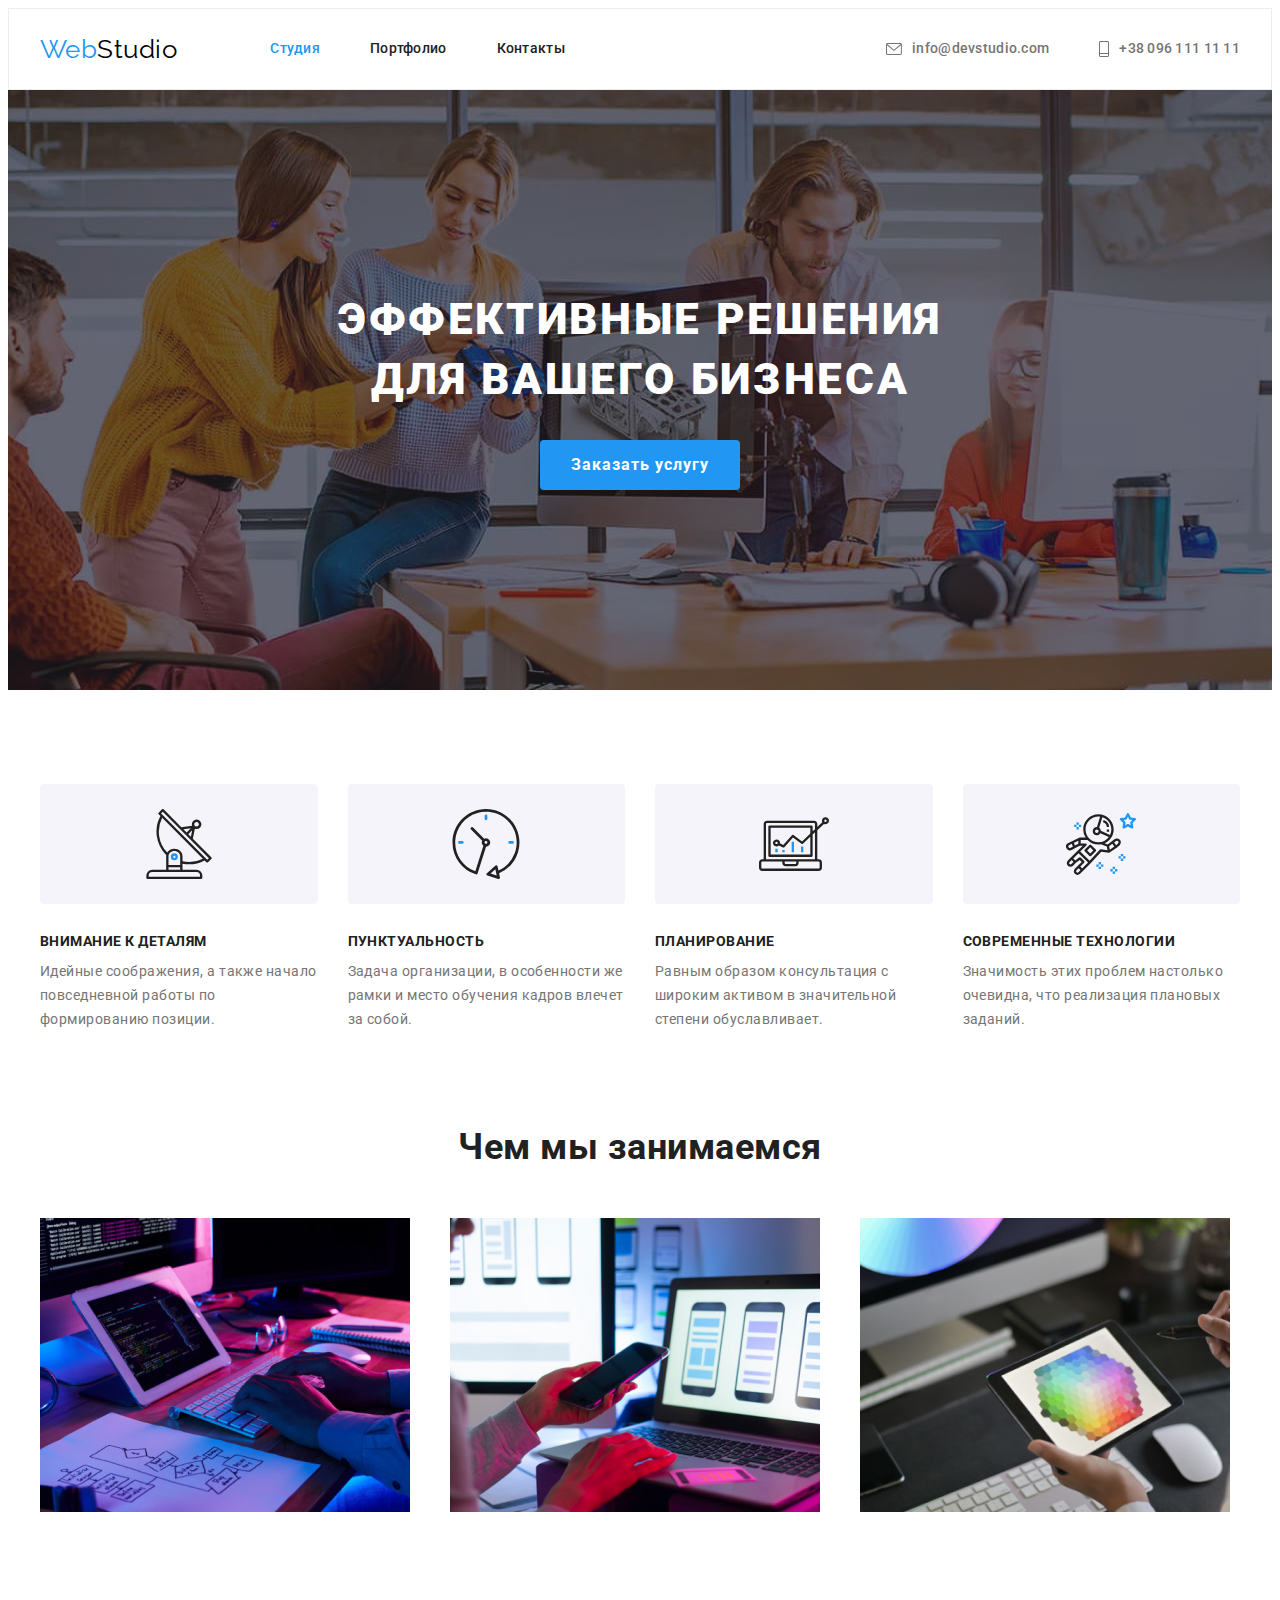
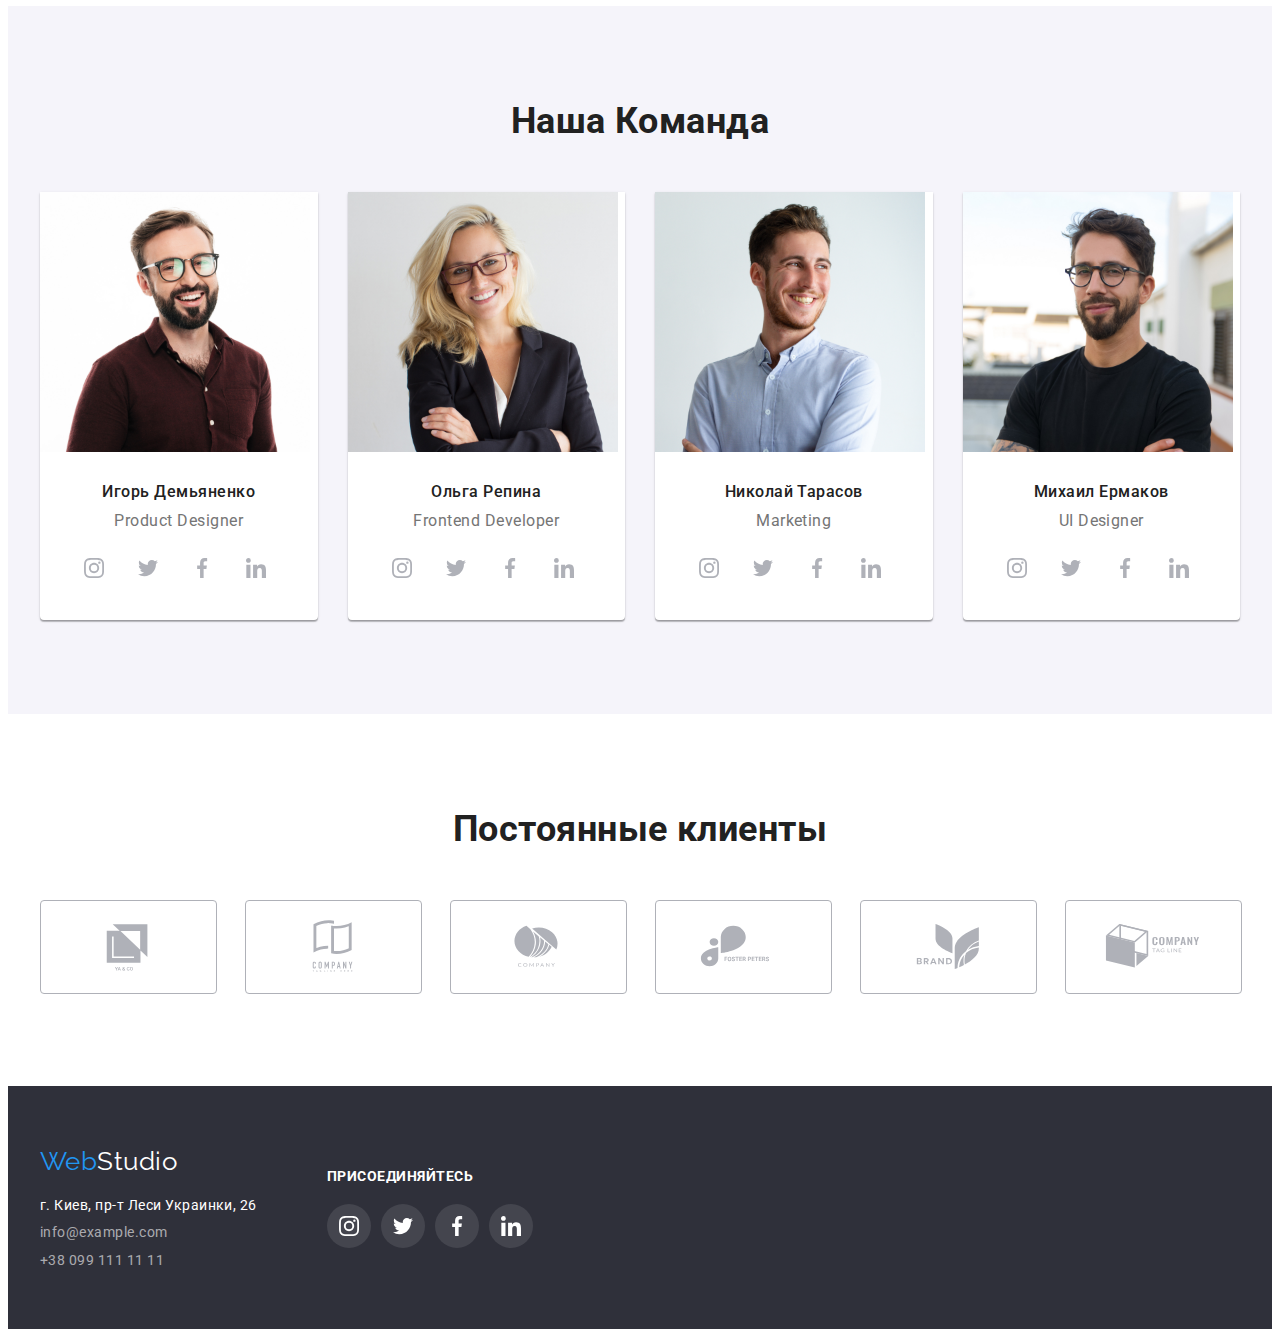
==== index.html @ 4d53d666 "Initial commit" ====
<!DOCTYPE html>
<html lang="ru">
  <head>
    <meta charset="UTF-8" />
    <meta http-equiv="X-UA-Compatible" content="IE=edge" />
    <meta name="viewport" content="width=device-width, initial-scale=1.0" />
    <title>WebStudio</title>
    <link rel="preconnect" href="https://fonts.googleapis.com" />
    <link rel="preconnect" href="https://fonts.gstatic.com" crossorigin />
    <link
      href="https://fonts.googleapis.com/css2?family=Raleway:wght@700&family=Roboto:wght@400;500;700;900&display=swap"
      rel="stylesheet"
    />
    <link
      rel="stylesheet"
      href="https://cdnjs.cloudflare.com/ajax/libs/modern-normalize/1.1.0/modern-normalize.min.css"
      integrity="sha512-wpPYUAdjBVSE4KJnH1VR1HeZfpl1ub8YT/NKx4PuQ5NmX2tKuGu6U/JRp5y+Y8XG2tV+wKQpNHVUX03MfMFn9Q=="
      crossorigin="anonymous"
      referrerpolicy="no-referrer"
    />
    <link rel="stylesheet" href="./css/styles.css" />
  </head>
  <body>
    <!-- header -->
    <header class="header">
      <div class="container">
        <nav class="nav">
          <a href="./index.html" class="logo">Web<span class="accent">Studio</span></a>
          <ul class="nav-list card-set">
            <li class="nav-item">
              <a href="./index.html" class="nav-link current-link">Студия</a>
            </li>
            <li class="nav-item"><a href="./portfolio.html" class="nav-link">Портфолио</a></li>
            <li class="nav-item"><a href="" class="nav-link">Контакты</a></li>
          </ul>
        </nav>
        <ul class="contacts-list">
          <li class="contacts-item">
            <a href="mailto:info@devstudio.com" class="contacts-link"
              ><svg class="contacts-icon" width="16" height="12">
                <use href="./images/icons/icons.svg#envelope"></use></svg
              >info@devstudio.com</a
            >
          </li>
          <li class="contacts-item">
            <a href="tel:+380961111111" class="contacts-link"
              ><svg class="contacts-icon" width="10" height="16">
                <use href="./images/icons/icons.svg#telephone"></use></svg
              >+38 096 111 11 11</a
            >
          </li>
        </ul>
      </div>
    </header>

    <main>
      <!-- hero-section -->

      <section class="hero section">
        <div class="container">
          <h1 class="hero-title">Эффективные решения для вашего бизнеса</h1>
          <button type="button" class="hero-button">Заказать услугу</button>
        </div>
      </section>

      <!-- peculiarities-section -->

      <section class="pecs section">
        <div class="container">
          <h2 class="pecs-title visually-hidden">Особенности</h2>
          <ul class="pecs-list card-set">
            <li class="pecs-item card-set-item">
              <div class="pecs-logo">
                <svg class="pecs-logo-icon" width="70" height="70">
                  <use href="./images/icons/icons.svg#antenna"></use>
                </svg>
              </div>
              <h3 class="pecs-subtitle">Внимание к деталям</h3>
              <p class="pecs-text">
                Идейные соображения, а также начало повседневной работы по формированию позиции.
              </p>
            </li>
            <li class="pecs-item card-set-item">
              <div class="pecs-logo">
                <svg class="pecs-logo-icon" width="70" height="70">
                  <use href="./images/icons/icons.svg#clock"></use>
                </svg>
              </div>
              <h3 class="pecs-subtitle">Пунктуальность</h3>
              <p class="pecs-text">
                Задача организации, в особенности же рамки и место обучения кадров влечет за собой.
              </p>
            </li>
            <li class="pecs-item card-set-item">
              <div class="pecs-logo">
                <svg class="pecs-logo-icon" width="70" height="70">
                  <use href="./images/icons/icons.svg#diagram"></use>
                </svg>
              </div>
              <h3 class="pecs-subtitle">Планирование</h3>
              <p class="pecs-text">
                Равным образом консультация с широким активом в значительной степени обуславливает.
              </p>
            </li>
            <li class="pecs-item card-set-item">
              <div class="pecs-logo">
                <svg class="pecs-logo-icon" width="70" height="70">
                  <use href="./images/icons/icons.svg#astronaut"></use>
                </svg>
              </div>
              <h3 class="pecs-subtitle">Современные технологии</h3>
              <p class="pecs-text">
                Значимость этих проблем настолько очевидна, что реализация плановых заданий.
              </p>
            </li>
          </ul>
        </div>
      </section>

      <!-- work-section -->

      <section class="work section">
        <div class="container">
          <h2 class="work-title">Чем мы занимаемся</h2>
          <ul class="work-list card-set">
            <li class="work-item card-set-item">
              <img class="work-img" src="./images/work/box-1.jpg" alt="Верстка сайта" width="370" />
            </li>
            <li class="work-item card-set-item">
              <img
                class="work-img"
                src="./images/work/box-2.jpg"
                alt="Создание стиля"
                width="370"
              />
            </li>
            <li class="work-item card-set-item">
              <img
                class="work-img"
                src="./images/work/box-3.jpg"
                alt="Выбор цветовой палитры"
                width="370"
              />
            </li>
          </ul>
        </div>
      </section>

      <!-- team-section -->

      <section class="team section">
        <div class="container">
          <h2 class="team-title">Наша Команда</h2>
          <ul class="team-list card-set">
            <li class="team-item card-set-item">
              <img
                class="team-img"
                src="./images/team/igor.jpg"
                alt="фото Игоря Демьяненко"
                width="270"
              />
              <h3 class="team-name">Игорь Демьяненко</h3>
              <p class="team-position">Product Designer</p>
              <ul class="team-socials-list card-set">
                <li class="socials-list-item card-set-item">
                  <a class="socials-link" href="">
                    <svg class="socials-icon" width="20" height="20">
                      <use href="./images/icons/icons.svg#instagram"></use>
                    </svg>
                  </a>
                </li>
                <li class="socials-list-item card-set-item">
                  <a class="socials-link" href="">
                    <svg class="socials-icon" width="20" height="20">
                      <use href="./images/icons/icons.svg#twitter"></use>
                    </svg>
                  </a>
                </li>
                <li class="socials-list-item card-set-item">
                  <a class="socials-link" href="">
                    <svg class="socials-icon" width="20" height="20">
                      <use href="./images/icons/icons.svg#facebook"></use>
                    </svg>
                  </a>
                </li>
                <li class="socials-list-item card-set-item">
                  <a class="socials-link" href="">
                    <svg class="socials-icon" width="20" height="20">
                      <use href="./images/icons/icons.svg#linkedin"></use>
                    </svg>
                  </a>
                </li>
              </ul>
            </li>
            <li class="team-item card-set-item">
              <img
                class="team-img"
                src="./images/team/olga.jpg"
                alt="фото Ольги Репиной"
                width="270"
              />
              <h3 class="team-name">Ольга Репина</h3>
              <p class="team-position">Frontend Developer</p>
              <ul class="team-socials-list card-set">
                <li class="socials-list-item card-set-item">
                  <a class="socials-link" href="">
                    <svg class="socials-icon" width="20" height="20">
                      <use href="./images/icons/icons.svg#instagram"></use>
                    </svg>
                  </a>
                </li>
                <li class="socials-list-item card-set-item">
                  <a class="socials-link" href="">
                    <svg class="socials-icon" width="20" height="20">
                      <use href="./images/icons/icons.svg#twitter"></use>
                    </svg>
                  </a>
                </li>
                <li class="socials-list-item card-set-item">
                  <a class="socials-link" href="">
                    <svg class="socials-icon" width="20" height="20">
                      <use href="./images/icons/icons.svg#facebook"></use>
                    </svg>
                  </a>
                </li>
                <li class="socials-list-item card-set-item">
                  <a class="socials-link" href="">
                    <svg class="socials-icon" width="20" height="20">
                      <use href="./images/icons/icons.svg#linkedin"></use>
                    </svg>
                  </a>
                </li>
              </ul>
            </li>
            <li class="team-item card-set-item">
              <img
                class="team-img"
                src="./images/team/nikola.jpg"
                alt="фото Николая Тарасова"
                width="270"
              />
              <h3 class="team-name">Николай Тарасов</h3>
              <p class="team-position">Marketing</p>
              <ul class="team-socials-list card-set">
                <li class="socials-list-item card-set-item">
                  <a class="socials-link" href="">
                    <svg class="socials-icon" width="20" height="20">
                      <use href="./images/icons/icons.svg#instagram"></use>
                    </svg>
                  </a>
                </li>
                <li class="socials-list-item card-set-item">
                  <a class="socials-link" href="">
                    <svg class="socials-icon" width="20" height="20">
                      <use href="./images/icons/icons.svg#twitter"></use>
                    </svg>
                  </a>
                </li>
                <li class="socials-list-item card-set-item">
                  <a class="socials-link" href="">
                    <svg class="socials-icon" width="20" height="20">
                      <use href="./images/icons/icons.svg#facebook"></use>
                    </svg>
                  </a>
                </li>
                <li class="socials-list-item card-set-item">
                  <a class="socials-link" href="">
                    <svg class="socials-icon" width="20" height="20">
                      <use href="./images/icons/icons.svg#linkedin"></use>
                    </svg>
                  </a>
                </li>
              </ul>
            </li>
            <li class="team-item card-set-item">
              <img
                class="team-img"
                src="./images/team/michael.jpg"
                alt="фото Михаила Ермакова"
                width="270"
              />
              <h3 class="team-name">Михаил Ермаков</h3>
              <p class="team-position">UI Designer</p>
              <ul class="team-socials-list card-set">
                <li class="socials-list-item card-set-item">
                  <a class="socials-link" href="">
                    <svg class="socials-icon" width="20" height="20">
                      <use href="./images/icons/icons.svg#instagram"></use>
                    </svg>
                  </a>
                </li>
                <li class="socials-list-item card-set-item">
                  <a class="socials-link" href="">
                    <svg class="socials-icon" width="20" height="20">
                      <use href="./images/icons/icons.svg#twitter"></use>
                    </svg>
                  </a>
                </li>
                <li class="socials-list-item card-set-item">
                  <a class="socials-link" href="">
                    <svg class="socials-icon" width="20" height="20">
                      <use href="./images/icons/icons.svg#facebook"></use>
                    </svg>
                  </a>
                </li>
                <li class="socials-list-item card-set-item">
                  <a class="socials-link" href="">
                    <svg class="socials-icon" width="20" height="20">
                      <use href="./images/icons/icons.svg#linkedin"></use>
                    </svg>
                  </a>
                </li>
              </ul>
            </li>
          </ul>
        </div>
      </section>
    </main>

    <!-- clients section -->

    <section class="section">
      <div class="container">
        <h2 class="clients-title">Постоянные клиенты</h2>
        <ul class="clients-list card-set">
          <li class="clients-item card-set-item">
            <a class="clients-link" href="">
              <svg class="clients-icon" width="106" height="60">
                <use href="./images/icons/icons.svg#yaco"></use></svg
            ></a>
          </li>
          <li class="clients-item card-set-item">
            <a class="clients-link" href="">
              <svg class="clients-icon" width="106" height="60">
                <use href="./images/icons/icons.svg#tagline"></use>
              </svg>
            </a>
          </li>
          <li class="clients-item card-set-item">
            <a class="clients-link" href="">
              <svg class="clients-icon" width="106" height="60">
                <use href="./images/icons/icons.svg#company"></use>
              </svg>
            </a>
          </li>
          <li class="clients-item card-set-item">
            <a class="clients-link" href=""
              ><svg class="clients-icon" width="106" height="60">
                <use href="./images/icons/icons.svg#fosterpeters"></use></svg
            ></a>
          </li>
          <li class="clients-item card-set-item">
            <a class="clients-link" href=""
              ><svg class="clients-icon" width="106" height="60">
                <use href="./images/icons/icons.svg#brand"></use></svg
            ></a>
          </li>
          <li class="clients-item card-set-item">
            <a class="clients-link" href=""
              ><svg class="clients-icon" width="106" height="60">
                <use href="./images/icons/icons.svg#comtagline"></use></svg
            ></a>
          </li>
        </ul>
      </div>
    </section>

    <!-- footer -->

    <footer class="footer">
      <div class="container">
        <div class="footer-inner">
          <div class="footer-address">
            <a href="./index.html" class="footer-logo">Web<span class="accent">Studio</span></a>
            <address class="address">г. Киев, пр-т Леси Украинки, 26</address>
            <ul class="footer-list">
              <li class="footer-item">
                <a href="mailto:info@example.com" class="footer-link">info@example.com</a>
              </li>
              <li class="footer-item">
                <a href="tel:+380991111111" class="footer-link">+38 099 111 11 11</a>
              </li>
            </ul>
          </div>
          <div class="socials">
            <h2 class="socials-text">присоединяйтесь</h2>
            <ul class="footer-socials-list card-set">
              <li class="footer-socials-item">
                <a class="footer-socials-link" href="">
                  <svg class="footer-socials-icon" width="20" height="20">
                    <use href="./images/icons/icons.svg#instagram"></use>
                  </svg>
                </a>
              </li>
              <li class="footer-socials-item">
                <a class="footer-socials-link" href="">
                  <svg class="footer-socials-icon" width="20" height="20">
                    <use href="./images/icons/icons.svg#twitter"></use>
                  </svg>
                </a>
              </li>
              <li class="footer-socials-item">
                <a class="footer-socials-link" href="">
                  <svg class="footer-socials-icon" width="20" height="20">
                    <use href="./images/icons/icons.svg#facebook"></use>
                  </svg>
                </a>
              </li>
              <li class="footer-socials-item">
                <a class="footer-socials-link" href="">
                  <svg class="footer-socials-icon" width="20" height="20">
                    <use href="./images/icons/icons.svg#linkedin"></use>
                  </svg>
                </a>
              </li>
            </ul>
          </div>
        </div>
      </div>
    </footer>
  </body>
</html>
---- css/styles.css ----
:root {
  --primary-text-color: #212121;
  --secondary-text-color: #757575;
  --white-text-color: #fff;
  --accent-color: #2196f3;
  --button-hover-color: #188ce8;
  --background-white-color: #f5f4fa;
  --primary-grey-color: #2f303a;
  --box-border-color: #eee;
  --inactive-icon-color: #afb1b8;
  --items: 3;
  --indent: 30px;
}

body {
  color: var(--primary-text-color);

  font-family: roboto, sans-serif;
  letter-spacing: 0.03em;
}

/* utilities */
img {
  display: block;
  max-width: 100%;
  height: auto;
}

h1,
h2,
h3,
h4 {
  margin-top: 0;
}

ul,
ol {
  margin: 0;
  padding: 0;
  list-style: none;
}

a {
  text-decoration: none;
  color: inherit;
}

.visually-hidden {
  position: absolute;
  width: 1px;
  height: 1px;
  margin: -1px;
  border: 0;
  padding: 0;

  white-space: nowrap;
  clip-path: inset(100%);
  clip: rect(0 0 0 0);
  overflow: hidden;
}

.container {
  width: 1200px;
  margin: 0 auto;
  padding: 0 15px;
  /* outline: 1px solid tomato; */
}

.section {
  padding-top: 94px;
  padding-bottom: 94px;
}

.card-set {
  display: flex;
  flex-wrap: wrap;
  gap: var(--indent);
}

.card-set-item {
  flex-basis: calc((100% - var(--indent) * (var(--items) - 1)) / var(--items));
}

/* header */

.header {
  border: 1px solid #ececec;
}

.header .container {
  display: flex;
}

.nav {
  display: flex;
  align-items: center;
}

.logo {
  margin-right: 93px;
  color: var(--accent-color);

  font-family: raleway, sans-serif;
  font-size: 26px;
  line-height: 1.19;

  text-decoration: none;
}

.logo .accent {
  color: #000;
}

.nav-list {
  --indent: 50px;
}

.nav-link {
  display: block;
  padding-top: 32px;
  padding-bottom: 32px;

  color: var(--primary-text-color);

  font-weight: 500;
  font-size: 14px;
  line-height: 1.14;
  letter-spacing: 0.02em;
}

.nav-list .current-link {
  color: var(--accent-color);
}

.contacts-list {
  display: flex;
  margin-left: auto;
  gap: 50px;
  align-items: center;
}

.contacts-icon {
  margin-right: 10px;
  fill: currentColor;
}

.contacts-link {
  display: flex;
  align-items: center;
  justify-content: center;
  padding-top: 32px;
  padding-bottom: 32px;

  color: var(--secondary-text-color);

  font-weight: 500;
  font-size: 14px;
  line-height: 1.14;
  letter-spacing: 0.02em;
}

.nav-link:hover,
.nav-link:focus,
.contacts-link:hover,
.contacts-link:focus,
.footer-link:hover,
.footer-link:focus,
.contacts-icon:hover,
.contacts-icon:focus {
  color: var(--accent-color);
}

/* main */

/* hero section */
.hero {
  padding-top: 200px;
  padding-bottom: 200px;
  margin-left: auto;
  margin-right: auto;
  max-width: 1600px;
  background-color: var(--primary-grey-color);
  background-image: linear-gradient(rgba(47, 48, 58, 0.4), rgba(47, 48, 58, 0.4)),
    url(../images/hero/hero-background.jpg);
  background-position: center;
  background-repeat: no-repeat;

  text-align: center;
}

.hero-title {
  margin-bottom: 30px;
  margin-left: auto;
  margin-right: auto;
  max-width: 696px;
  min-height: 120px;

  color: var(--white-text-color);

  font-weight: 900;
  font-size: 44px;
  line-height: 1.36;
  text-align: center;
  letter-spacing: 0.06em;
  text-transform: uppercase;
}

.hero-button {
  margin-bottom: 0;
  min-width: 200px;
  padding-top: 9px;
  padding-bottom: 9px;
  border-radius: 4px;
  border: 1px solid transparent;
  color: var(--white-text-color);
  background-color: var(--accent-color);

  font-family: inherit;
  font-weight: 700;
  font-size: 16px;
  line-height: 1.875;
  text-align: center;
  letter-spacing: 0.06em;

  cursor: pointer;
}

.hero-button:hover,
.hero-button:focus {
  background-color: var(--button-hover-color);
}

/* peculiarities section */

.pecs-list {
  --items: 4;
}

.pecs-logo {
  display: flex;
  align-items: center;
  justify-content: center;
  margin-bottom: 30px;
  border-radius: 4px;
  height: 120px;
  width: 100%;
  background-color: var(--background-white-color);
}

.pecs-item:hover .pecs-logo,
.pecs-item:focus .pecs-logo {
  box-shadow: 0px 4px 4px rgba(0, 0, 0, 0.25);
}

.pecs-subtitle {
  margin-top: 0;
  margin-bottom: 10px;
  font-weight: 700;
  font-size: 14px;
  line-height: 1.14;
  text-transform: uppercase;
}

.pecs-text {
  margin-top: 0;
  margin-bottom: 0;
  color: var(--secondary-text-color);

  font-size: 14px;
  line-height: 1.71;
}

/* work section */
.work.section {
  padding-top: 0;
}

.work-title,
.pecs-title,
.team-title,
.portfolio-title,
.clients-title {
  margin-bottom: 50px;

  font-weight: 700;
  font-size: 36px;
  line-height: 1.17;
  text-align: center;
}

.work-img {
  display: block;
}

/* team section */
.team {
  background-color: var(--background-white-color);
}

.team-list {
  --items: 4;
}

.team-item {
  padding-bottom: 30px;
  background-color: var(--white-text-color);
  text-align: center;
  box-shadow: 0px 1px 3px rgba(0, 0, 0, 0.12), 0px 1px 1px rgba(0, 0, 0, 0.14),
    0px 2px 1px rgba(0, 0, 0, 0.2);
  border-radius: 0px 0px 4px 4px;
}

.team-img {
  display: block;
  margin-bottom: 30px;
}

.team-name {
  margin-top: 0;
  margin-bottom: 10px;
  font-weight: 500;
  font-size: 16px;
  line-height: 1.19;
}

.team-position {
  margin-top: 0;
  margin-bottom: 16px;
  color: var(--secondary-text-color);

  font-size: 16px;
  line-height: 1.19;
}

.team-socials-list {
  padding: 0 32px;
  gap: 10px;
}

.socials-link {
  display: flex;
  align-items: center;
  justify-content: center;
  width: 44px;
  height: 44px;
  border-radius: 50%;
  color: var(--inactive-icon-color);
}

.socials-link:hover,
.socials-link:focus {
  background-color: var(--accent-color);
  color: var(--white-text-color);
}

.socials-icon {
  fill: currentColor;
}

/* clients section */

.clients-list {
  --items: 6;
}

.clients-item {
  height: 92px;
}

.clients-link {
  display: flex;
  align-items: center;
  justify-content: center;
  width: 100%;
  height: 100%;
  color: var(--inactive-icon-color);
  border: 1px solid var(--inactive-icon-color);
  border-radius: 4px;
}

.clients-link:hover,
.clients-link:focus {
  color: var(--accent-color);
  border-color: var(--accent-color);
}

.clients-icon {
  display: block;
  fill: currentColor;
}

/* main portfolio */

.filters-list {
  display: flex;
  margin-bottom: 50px;
  justify-content: center;
}

.filters-item + .filters-item {
  margin-left: 8px;
}

.filters-button {
  padding: 6px 22px;
  border-radius: 4px;
  border: 1px solid transparent;

  color: var(--primary-text-color);
  background-color: var(--background-white-color);

  font-family: inherit;
  font-weight: 500;
  font-size: 16px;
  line-height: 1.62;
  text-align: center;

  cursor: pointer;
}

.active-button {
  color: var(--white-text-color);
  background-color: var(--accent-color);
}

.filters-button:hover,
.filters-button:focus,
.filters-button:active {
  color: var(--white-text-color);
  background-color: var(--accent-color);
  box-shadow: 0px 3px 1px rgba(0, 0, 0, 0.1), 0px 1px 2px rgba(0, 0, 0, 0.08),
    0px 2px 2px rgba(0, 0, 0, 0.12);
}

.examples-link {
  display: block;
}

.examples-link:hover,
.examples-link:focus {
  box-shadow: 0px 1px 1px rgba(0, 0, 0, 0.12), 0px 4px 4px rgba(0, 0, 0, 0.06),
    1px 4px 6px rgba(0, 0, 0, 0.16);
}


.examples-subtitle {
  margin-top: 0;
  margin-bottom: 4px;
  font-weight: 700;
  font-size: 18px;
  line-height: 2;

  letter-spacing: 0.06em;
}

.examples-button-text {
  margin-top: 0;
  margin-bottom: 0;
  color: var(--secondary-text-color);

  font-size: 16px;
  line-height: 1.88;
}

.description {
  padding: 20px 24px;
  border: 1px solid var(--box-border-color);
  border-top: none;
}

/* footer */

.footer {
  background-color: var(--primary-grey-color);
  padding-top: 60px;
  padding-bottom: 60px;
}

.footer-inner {
  display: flex;
  align-items: center;
}

.footer-address {
  margin-right: 70px;
}

.footer-logo {
  display: inline-block;
  margin-bottom: 20px;

  color: var(--accent-color);

  font-family: Raleway, sans-serif;
  font-size: 26px;
  line-height: 1.19;

  text-decoration: none;
}

.footer-logo .accent {
  color: #fff;
}

.address {
  margin-bottom: 9px;
  color: var(--white-text-color);

  font-style: normal;
  font-size: 14px;
  line-height: 1.17;
}

.footer-item + .footer-item {
  margin-top: 9px;
}

.footer-link {
  color: rgba(255, 255, 255, 0.6);

  font-size: 14px;
  line-height: 1.17;
}

.socials-text {
  margin-bottom: 20px;
  font-weight: 700;
  font-size: 14px;
  line-height: 1.142;
  text-transform: uppercase;
  color: var(--white-text-color);
}

.footer-socials-list {
  --indent: 10px;
}

.footer-socials-item {
  width: 44px;
  height: 44px;
}

.footer-socials-link {
  display: flex;
  align-items: center;
  justify-content: center;
  width: 100%;
  height: 100%;
  border-radius: 50%;
  background-color: rgba(255, 255, 255, 0.1);
}

.footer-socials-icon {
  fill: var(--white-text-color);
}

.footer-socials-link:hover,
.footer-socials-link:focus {
  background-color: var(--accent-color);
}
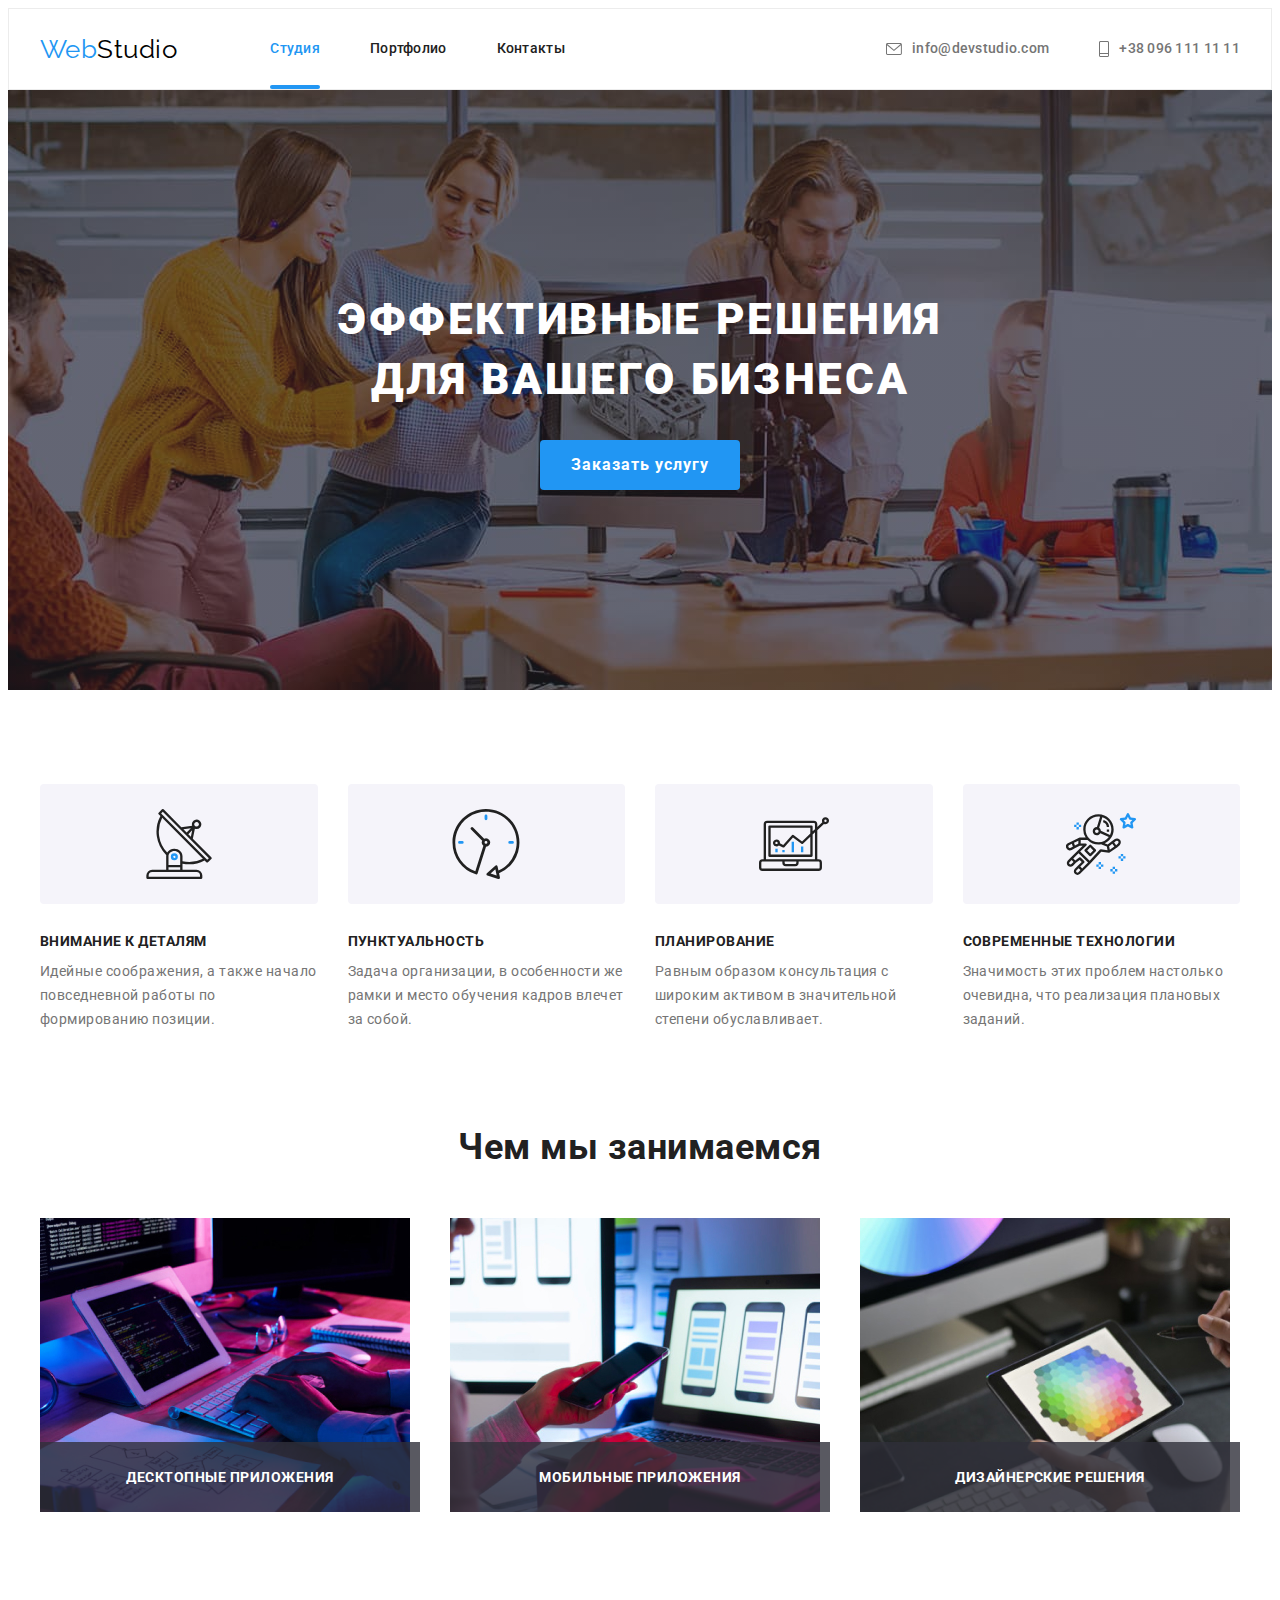
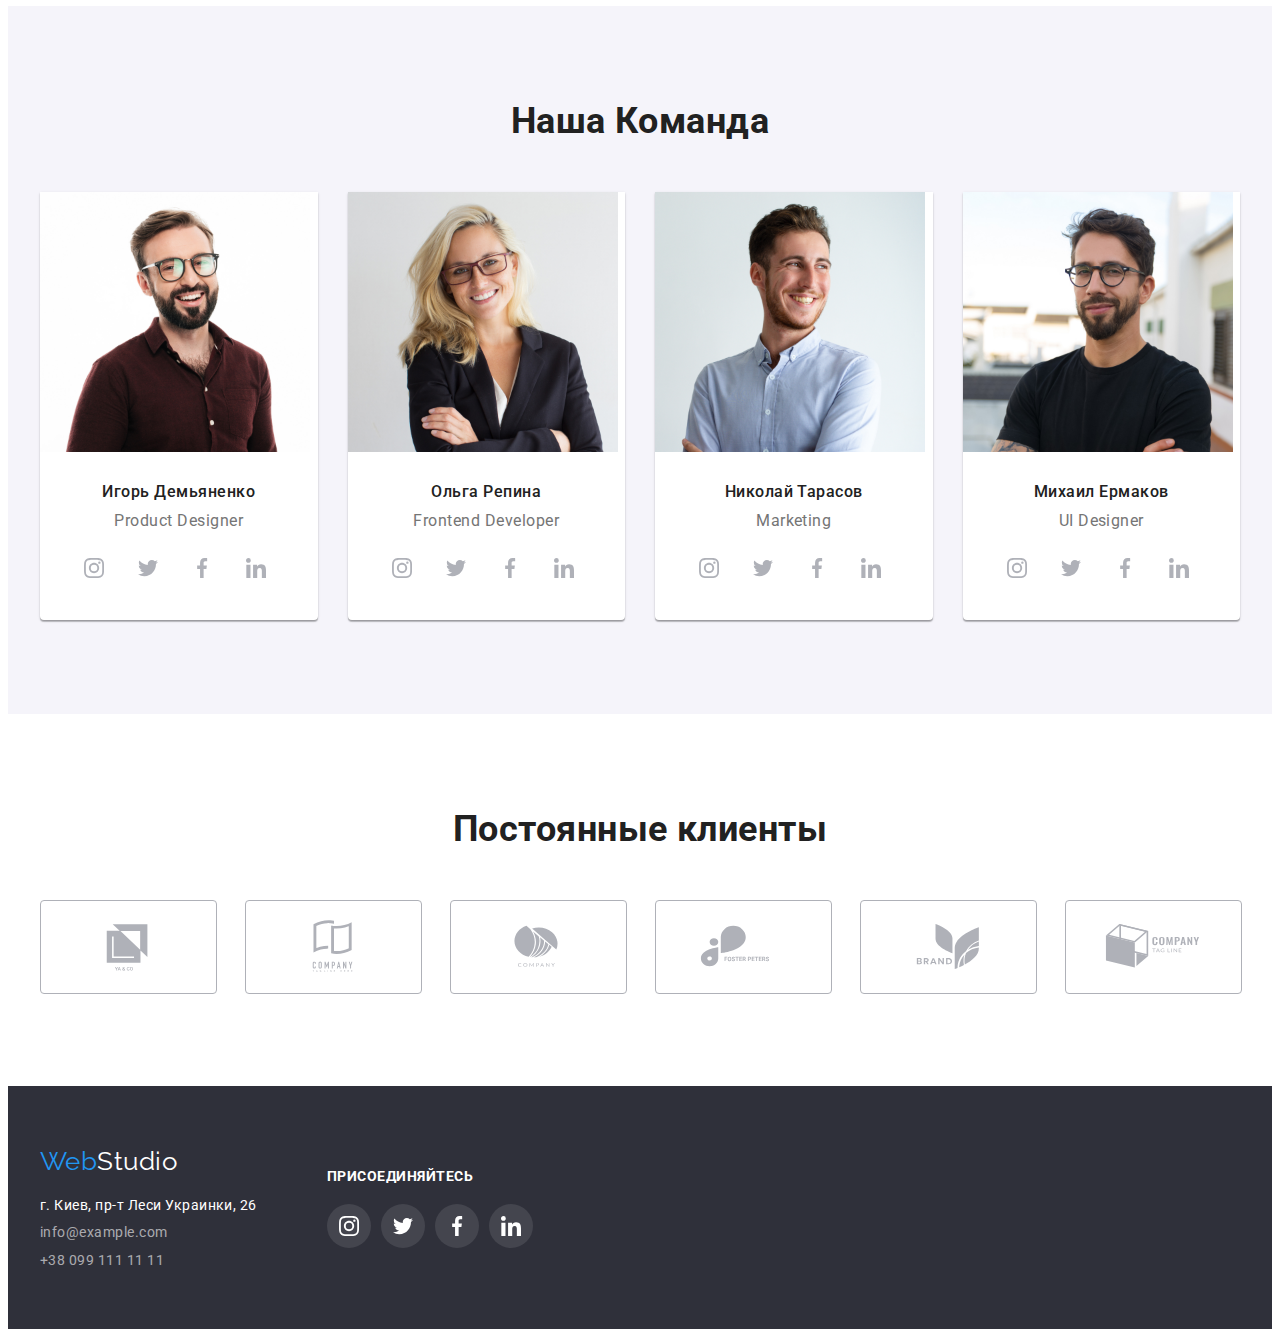
==== commit a8539dd8: "add positioning and transitions" ====
--- a/index.html
+++ b/index.html
@@ -125,6 +125,9 @@
           <ul class="work-list card-set">
             <li class="work-item card-set-item">
               <img class="work-img" src="./images/work/box-1.jpg" alt="Верстка сайта" width="370" />
+              <div class="work-text-box">
+                <p class="work-text">Десктопные приложения</p>
+              </div>
             </li>
             <li class="work-item card-set-item">
               <img
@@ -133,6 +136,9 @@
                 alt="Создание стиля"
                 width="370"
               />
+              <div class="work-text-box">
+                <p class="work-text">Мобильные приложения</p>
+              </div>
             </li>
             <li class="work-item card-set-item">
               <img
@@ -141,6 +147,9 @@
                 alt="Выбор цветовой палитры"
                 width="370"
               />
+              <div class="work-text-box">
+                <p class="work-text">Дизайнерские решения</p>
+              </div>
             </li>
           </ul>
         </div>
--- a/css/styles.css
+++ b/css/styles.css
@@ -3,6 +3,7 @@
   --secondary-text-color: #757575;
   --white-text-color: #fff;
   --accent-color: #2196f3;
+  --accent-color-tranparent: rgba(33, 150, 243, 0.9);
   --button-hover-color: #188ce8;
   --background-white-color: #f5f4fa;
   --primary-grey-color: #2f303a;
@@ -45,6 +46,11 @@
   color: inherit;
 }
 
+p {
+  margin-top: 0;
+  margin-bottom: 0;
+}
+
 .visually-hidden {
   position: absolute;
   width: 1px;
@@ -126,10 +132,24 @@
   font-size: 14px;
   line-height: 1.14;
   letter-spacing: 0.02em;
-}
-
-.nav-list .current-link {
+
+  transition: color 250ms cubic-bezier(0.4, 0, 0.2, 1);
+}
+
+.current-link {
+  position: relative;
   color: var(--accent-color);
+}
+
+.current-link::after {
+  content: '';
+  position: absolute;
+  bottom: 0;
+  left: 0;
+  width: 100%;
+  height: 4px;
+  border-radius: 2px;
+  background-color: var(--accent-color);
 }
 
 .contacts-list {
@@ -157,14 +177,14 @@
   font-size: 14px;
   line-height: 1.14;
   letter-spacing: 0.02em;
+
+  transition: color 250ms cubic-bezier(0.4, 0, 0.2, 1);
 }
 
 .nav-link:hover,
 .nav-link:focus,
 .contacts-link:hover,
 .contacts-link:focus,
-.footer-link:hover,
-.footer-link:focus,
 .contacts-icon:hover,
 .contacts-icon:focus {
   color: var(--accent-color);
@@ -223,6 +243,8 @@
   letter-spacing: 0.06em;
 
   cursor: pointer;
+
+  transition: background-color 250ms cubic-bezier(0.4, 0, 0.2, 1);
 }
 
 .hero-button:hover,
@@ -245,6 +267,8 @@
   height: 120px;
   width: 100%;
   background-color: var(--background-white-color);
+
+  transition: box-shadow 250ms cubic-bezier(0.4, 0, 0.2, 1);
 }
 
 .pecs-item:hover .pecs-logo,
@@ -262,8 +286,6 @@
 }
 
 .pecs-text {
-  margin-top: 0;
-  margin-bottom: 0;
   color: var(--secondary-text-color);
 
   font-size: 14px;
@@ -288,8 +310,35 @@
   text-align: center;
 }
 
+.work-item {
+  position: relative;
+}
+
 .work-img {
   display: block;
+}
+
+.work-text-box {
+  display: flex;
+  align-items: center;
+  justify-content: center;
+  position: absolute;
+  bottom: 0;
+  left: 0;
+  height: 70px;
+  width: 100%;
+
+  background-color: rgba(47, 48, 58, 0.8);
+}
+
+.work-text {
+  color: var(--white-text-color);
+
+  font-weight: 700;
+  font-size: 14px;
+  line-height: 1.143;
+  text-align: center;
+  text-transform: uppercase;
 }
 
 /* team section */
@@ -345,6 +394,9 @@
   height: 44px;
   border-radius: 50%;
   color: var(--inactive-icon-color);
+
+  transition: color 250ms cubic-bezier(0.4, 0, 0.2, 1),
+    background-color 250ms cubic-bezier(0.4, 0, 0.2, 1);
 }
 
 .socials-link:hover,
@@ -376,6 +428,9 @@
   color: var(--inactive-icon-color);
   border: 1px solid var(--inactive-icon-color);
   border-radius: 4px;
+
+  transition: color 250ms cubic-bezier(0.4, 0, 0.2, 1),
+    border-color 250ms cubic-bezier(0.4, 0, 0.2, 1);
 }
 
 .clients-link:hover,
@@ -416,6 +471,9 @@
   text-align: center;
 
   cursor: pointer;
+
+  transition: background-color 250ms cubic-bezier(0.4, 0, 0.2, 1),
+    box-shadow 250ms cubic-bezier(0.4, 0, 0.2, 1), color 250ms cubic-bezier(0.4, 0, 0.2, 1);
 }
 
 .active-button {
@@ -434,6 +492,7 @@
 
 .examples-link {
   display: block;
+  transition: box-shadow 250ms cubic-bezier(0.4, 0, 0.2, 1);
 }
 
 .examples-link:hover,
@@ -442,6 +501,44 @@
     1px 4px 6px rgba(0, 0, 0, 0.16);
 }
 
+.examples-inner {
+  position: relative;
+  overflow: hidden;
+}
+
+.examples-inner-caption {
+  display: flex;
+  align-items: center;
+  justify-content: center;
+  position: absolute;
+  width: 100%;
+  height: 100%;
+  bottom: 0;
+
+  transform: translateY(100%);
+
+  transition: transform 250ms cubic-bezier(0.4, 0, 0.2, 1);
+  background-color: var(--accent-color-tranparent);
+}
+
+.examples-caption {
+  width: 322px;
+  height: 168px;
+  font-size: 18px;
+  line-height: 1.56;
+  color: var(--white-text-color);
+}
+
+.examples-link:hover .examples-inner-caption,
+.examples-link:focus .examples-inner-caption {
+  transform: translateY(0);
+}
+
+.description {
+  padding: 20px 24px;
+  border: 1px solid var(--box-border-color);
+  border-top: none;
+}
 
 .examples-subtitle {
   margin-top: 0;
@@ -462,12 +559,6 @@
   line-height: 1.88;
 }
 
-.description {
-  padding: 20px 24px;
-  border: 1px solid var(--box-border-color);
-  border-top: none;
-}
-
 /* footer */
 
 .footer {
@@ -520,6 +611,13 @@
 
   font-size: 14px;
   line-height: 1.17;
+
+  transition: color 250ms cubic-bezier(0.4, 0, 0.2, 1);
+}
+
+.footer-link:hover,
+.footer-link:focus {
+  color: var(--accent-color);
 }
 
 .socials-text {
@@ -548,6 +646,8 @@
   height: 100%;
   border-radius: 50%;
   background-color: rgba(255, 255, 255, 0.1);
+
+  transition: background-color 250ms cubic-bezier(0.4, 0, 0.2, 1);
 }
 
 .footer-socials-icon {
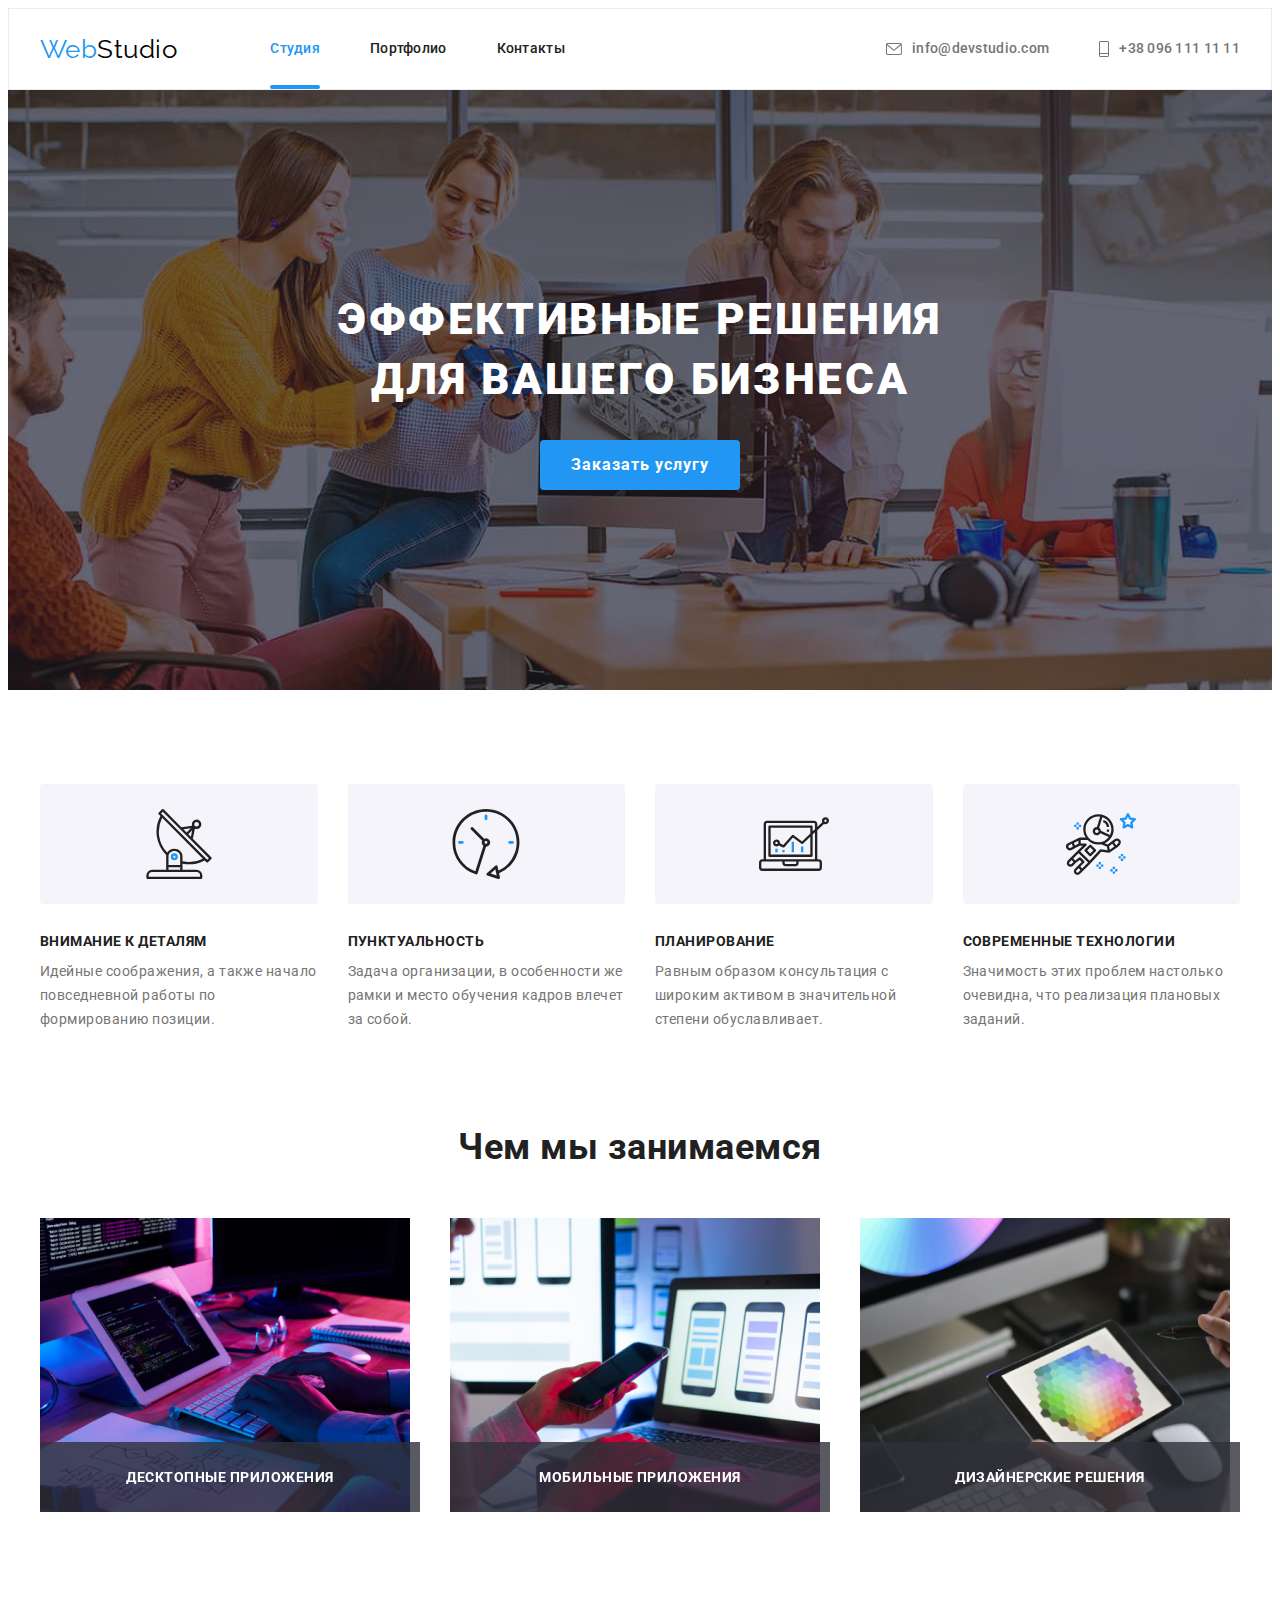
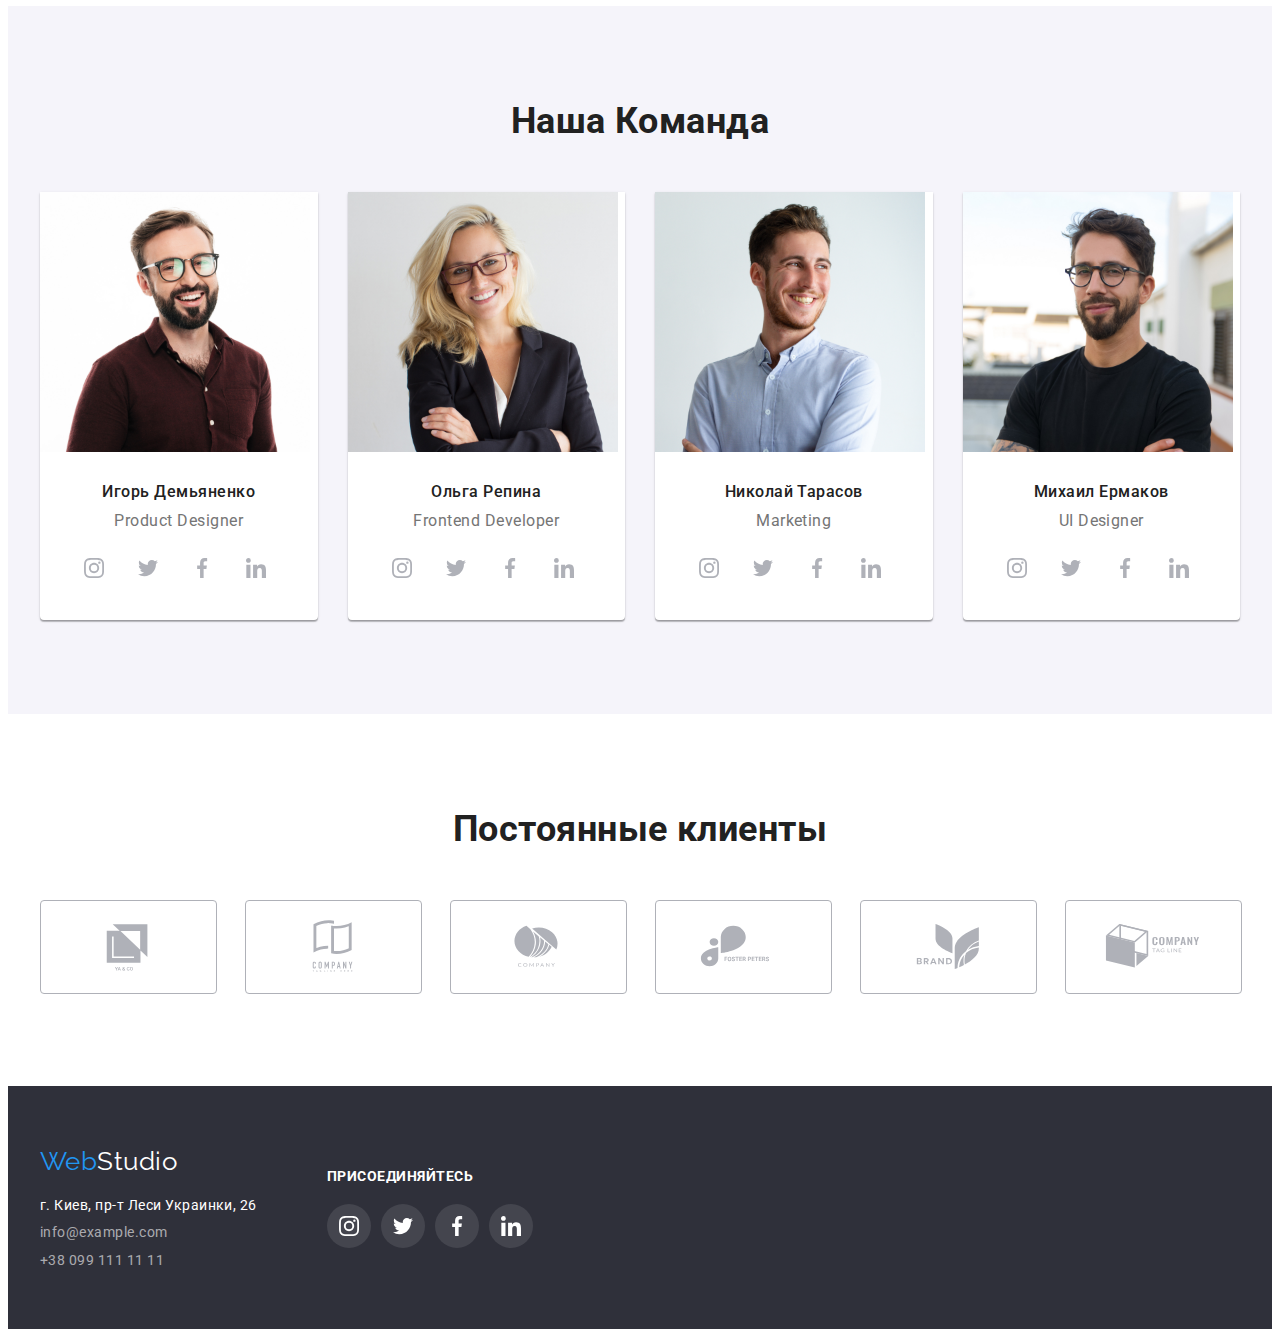
==== commit 71a30c6e: "add modal" ====
--- a/index.html
+++ b/index.html
@@ -59,9 +59,21 @@
       <section class="hero section">
         <div class="container">
           <h1 class="hero-title">Эффективные решения для вашего бизнеса</h1>
-          <button type="button" class="hero-button">Заказать услугу</button>
+          <button type="button" class="hero-button" data-modal-open>Заказать услугу</button>
         </div>
       </section>
+
+      <!-- modal window -->
+
+      <div class="backdrop is-hidden" data-modal data-modal-close>
+        <div class="modal">
+          <div class="modal-close" data-modal-close>
+            <svg class="modal-close-icon" width="11" height="11">
+              <use href="./images/icons/icons.svg#close"></use>
+            </svg>
+          </div>
+        </div>
+      </div>
 
       <!-- peculiarities-section -->
 
@@ -427,5 +439,7 @@
         </div>
       </div>
     </footer>
+
+    <script src="./js/modal.js"></script>
   </body>
 </html>
--- a/css/styles.css
+++ b/css/styles.css
@@ -252,6 +252,57 @@
   background-color: var(--button-hover-color);
 }
 
+/* modal window */
+
+.backdrop {
+  position: fixed;
+  top: 0;
+  left: 0;
+  width: 100%;
+  height: 100%;
+  background-color: rgba(0, 0, 0, 0.2);
+
+  opacity: 1;
+
+  transition: opacity 250ms cubic-bezier(0.4, 0, 0.2, 1);
+}
+
+.backdrop.is-hidden {
+  opacity: 0;
+  pointer-events: none;
+}
+
+.backdrop.is-hidden .modal {
+  transform: translate(-50%, -50%) scale(1.1);
+}
+
+.modal {
+  position: absolute;
+  top: 50%;
+  left: 50%;
+  transform: translate(-50%, -50%) scale(1);
+  z-index: 999;
+  display: flex;
+  min-width: 528px;
+  min-height: 581px;
+  background-color: var(--white-text-color);
+  transition: transform 250ms cubic-bezier(0.4, 0, 0.2, 1);
+}
+
+.modal-close {
+  position: absolute;
+  top: 8px;
+  right: 8px;
+  display: flex;
+  align-items: center;
+  justify-content: center;
+  width: 30px;
+  height: 30px;
+  border: 1px solid rgba(0, 0, 0, 0.1);
+  border-radius: 50%;
+  background-color: #fff;
+}
+
 /* peculiarities section */
 
 .pecs-list {
@@ -312,6 +363,7 @@
 
 .work-item {
   position: relative;
+  z-index: 0;
 }
 
 .work-img {
@@ -319,10 +371,11 @@
 }
 
 .work-text-box {
-  display: flex;
-  align-items: center;
-  justify-content: center;
   position: absolute;
+  z-index: 0;
+  display: flex;
+  align-items: center;
+  justify-content: center;
   bottom: 0;
   left: 0;
   height: 70px;
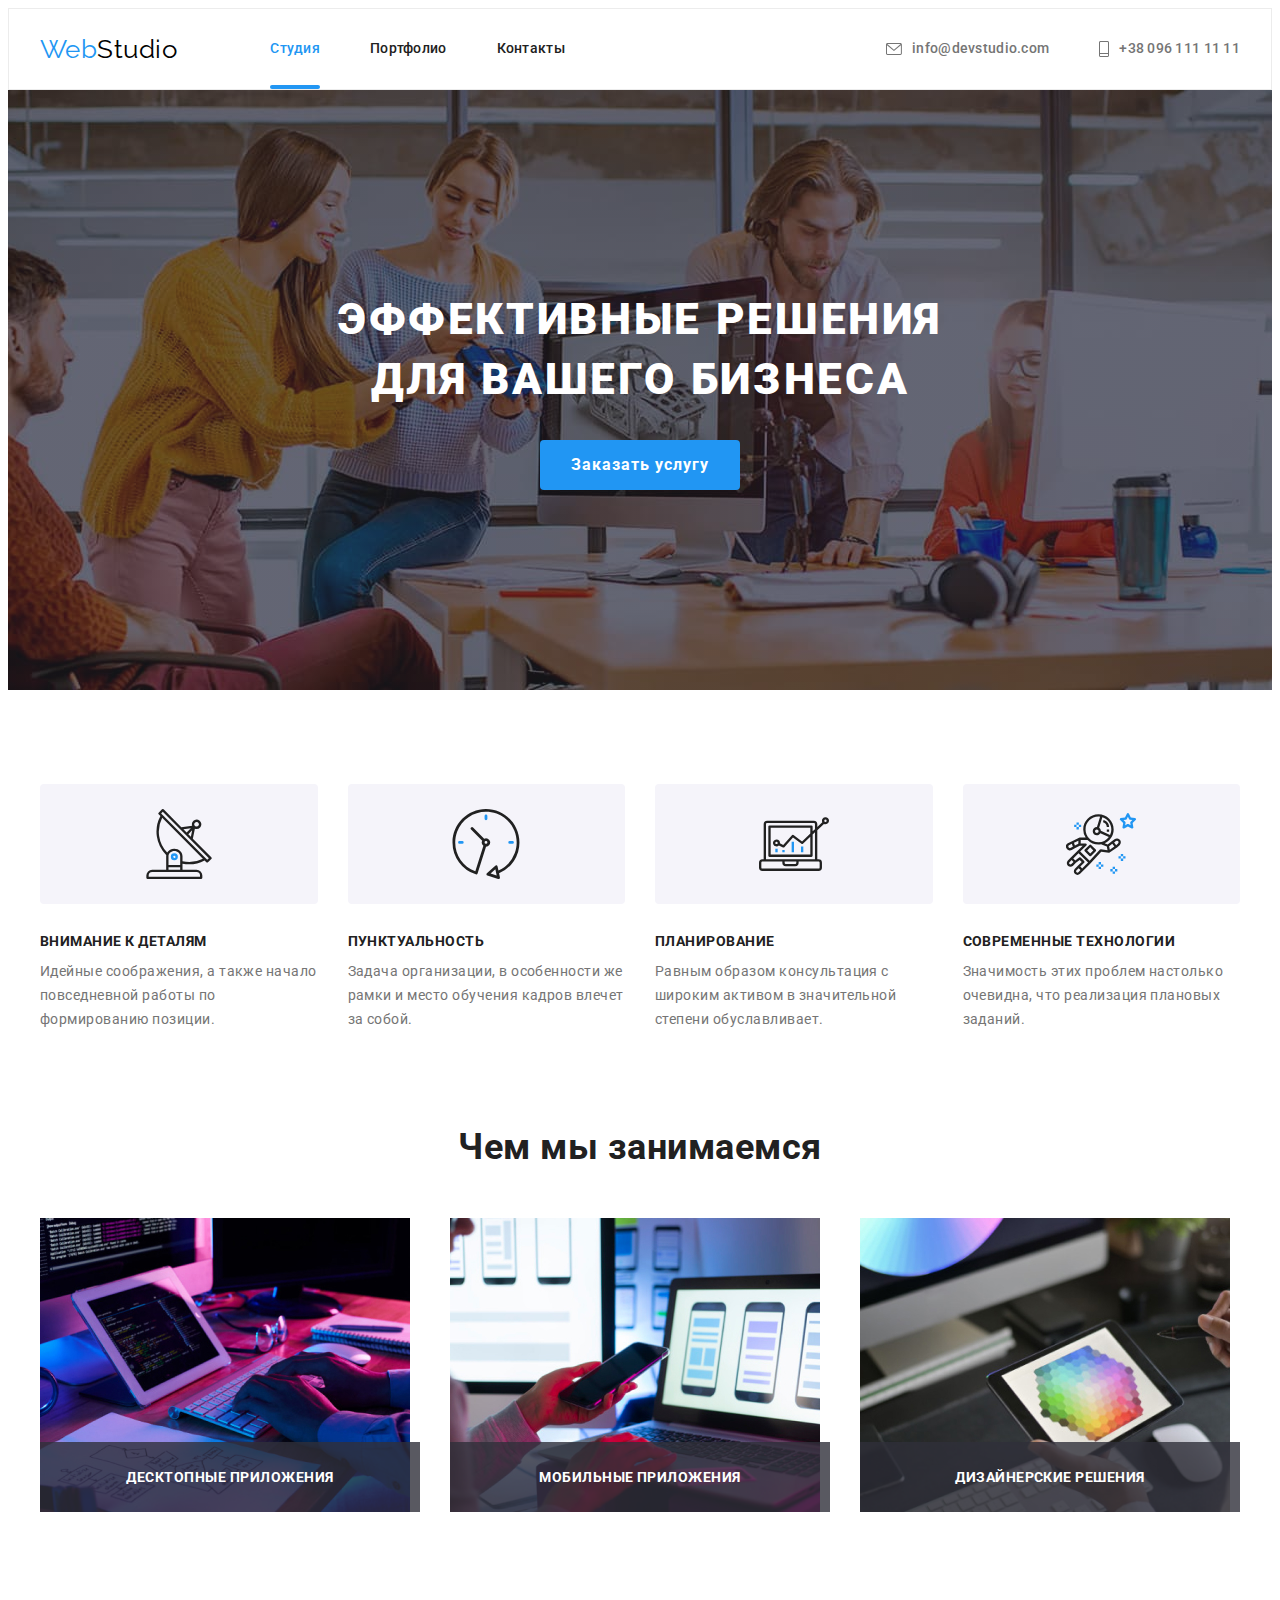
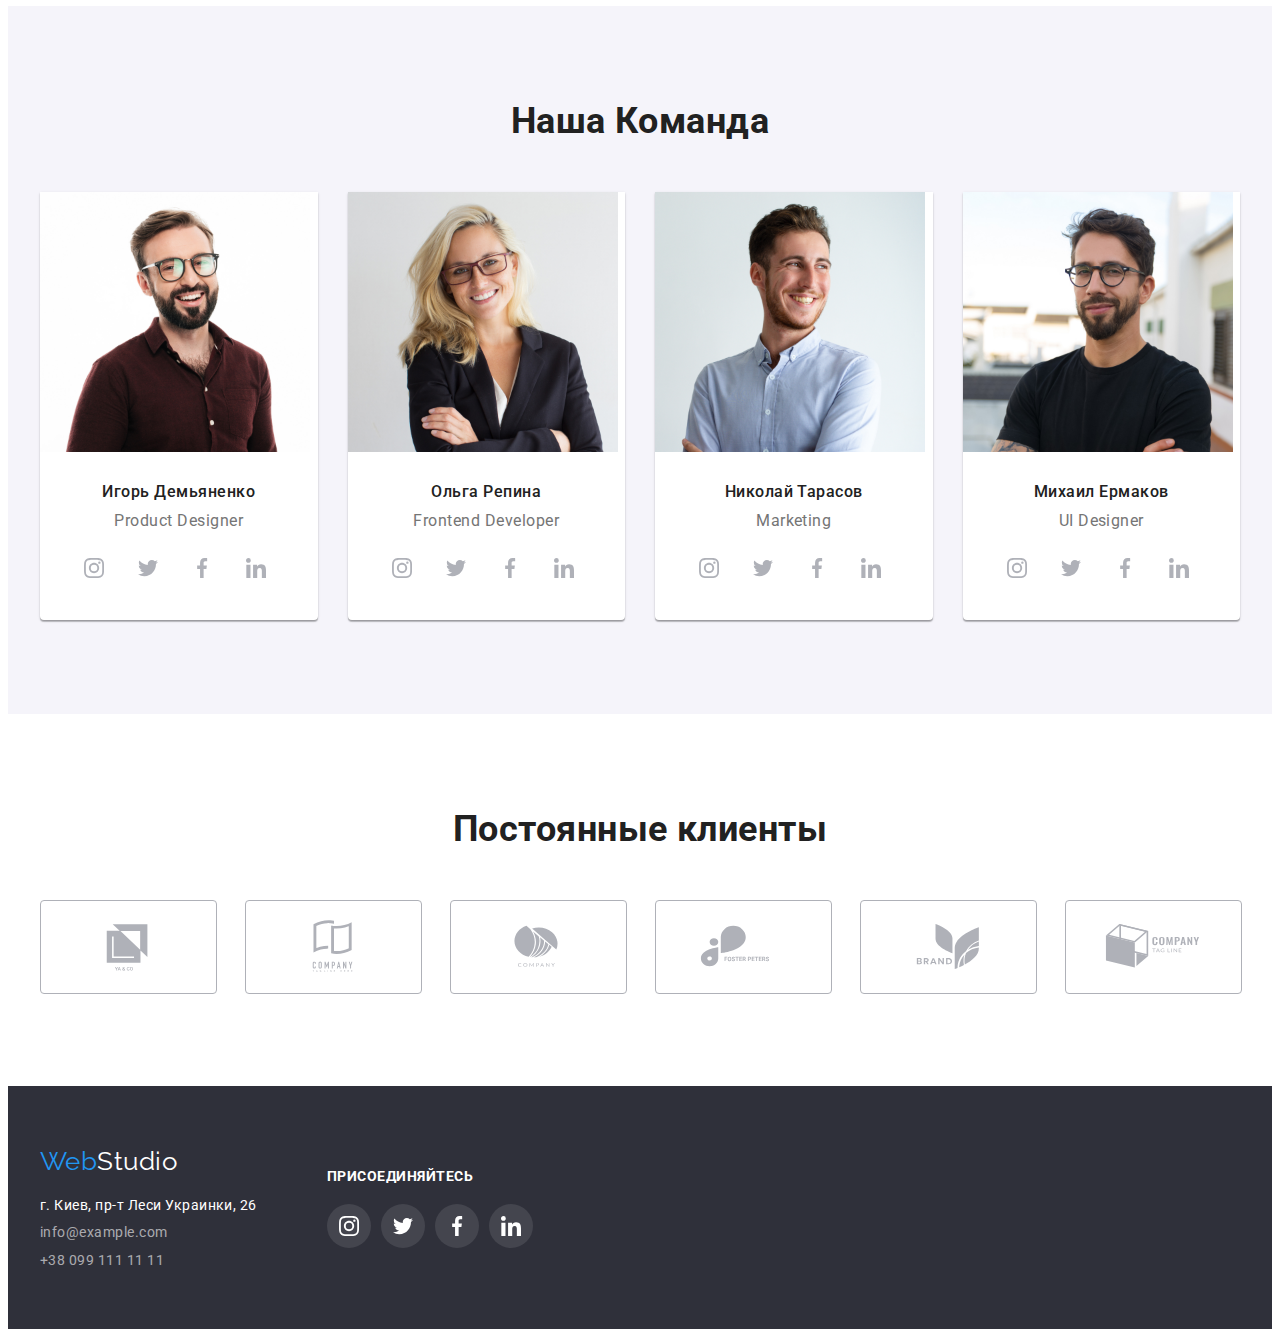
==== commit c9f7082c: "update html and css files" ====
--- a/index.html
+++ b/index.html
@@ -63,18 +63,6 @@
         </div>
       </section>
 
-      <!-- modal window -->
-
-      <div class="backdrop is-hidden" data-modal data-modal-close>
-        <div class="modal">
-          <div class="modal-close" data-modal-close>
-            <svg class="modal-close-icon" width="11" height="11">
-              <use href="./images/icons/icons.svg#close"></use>
-            </svg>
-          </div>
-        </div>
-      </div>
-
       <!-- peculiarities-section -->
 
       <section class="pecs section">
@@ -440,6 +428,18 @@
       </div>
     </footer>
 
+    <!-- modal window -->
+
+    <div class="backdrop is-hidden" data-modal data-modal-close>
+      <div class="modal">
+        <div class="modal-close" data-modal-close>
+          <svg class="modal-close-icon" width="11" height="11">
+            <use href="./images/icons/icons.svg#close"></use>
+          </svg>
+        </div>
+      </div>
+    </div>
+
     <script src="./js/modal.js"></script>
   </body>
 </html>
--- a/css/styles.css
+++ b/css/styles.css
@@ -252,6 +252,413 @@
   background-color: var(--button-hover-color);
 }
 
+/* peculiarities section */
+
+.pecs-list {
+  --items: 4;
+}
+
+.pecs-logo {
+  display: flex;
+  align-items: center;
+  justify-content: center;
+  margin-bottom: 30px;
+  border-radius: 4px;
+  height: 120px;
+  width: 100%;
+  background-color: var(--background-white-color);
+
+  transition: box-shadow 250ms cubic-bezier(0.4, 0, 0.2, 1);
+}
+
+.pecs-item:hover .pecs-logo,
+.pecs-item:focus .pecs-logo {
+  box-shadow: 0px 4px 4px rgba(0, 0, 0, 0.25);
+}
+
+.pecs-subtitle {
+  margin-top: 0;
+  margin-bottom: 10px;
+  font-weight: 700;
+  font-size: 14px;
+  line-height: 1.14;
+  text-transform: uppercase;
+}
+
+.pecs-text {
+  color: var(--secondary-text-color);
+
+  font-size: 14px;
+  line-height: 1.71;
+}
+
+/* work section */
+.work.section {
+  padding-top: 0;
+}
+
+.work-title,
+.pecs-title,
+.team-title,
+.portfolio-title,
+.clients-title {
+  margin-bottom: 50px;
+
+  font-weight: 700;
+  font-size: 36px;
+  line-height: 1.17;
+  text-align: center;
+}
+
+.work-item {
+  position: relative;
+}
+
+.work-img {
+  display: block;
+}
+
+.work-text-box {
+  position: absolute;
+  display: flex;
+  align-items: center;
+  justify-content: center;
+  bottom: 0;
+  left: 0;
+  height: 70px;
+  width: 100%;
+
+  background-color: rgba(47, 48, 58, 0.8);
+}
+
+.work-text {
+  color: var(--white-text-color);
+
+  font-weight: 700;
+  font-size: 14px;
+  line-height: 1.143;
+  text-align: center;
+  text-transform: uppercase;
+}
+
+/* team section */
+.team {
+  background-color: var(--background-white-color);
+}
+
+.team-list {
+  --items: 4;
+}
+
+.team-item {
+  padding-bottom: 30px;
+  background-color: var(--white-text-color);
+  text-align: center;
+  box-shadow: 0px 1px 3px rgba(0, 0, 0, 0.12), 0px 1px 1px rgba(0, 0, 0, 0.14),
+    0px 2px 1px rgba(0, 0, 0, 0.2);
+  border-radius: 0px 0px 4px 4px;
+}
+
+.team-img {
+  display: block;
+  margin-bottom: 30px;
+}
+
+.team-name {
+  margin-top: 0;
+  margin-bottom: 10px;
+  font-weight: 500;
+  font-size: 16px;
+  line-height: 1.19;
+}
+
+.team-position {
+  margin-top: 0;
+  margin-bottom: 16px;
+  color: var(--secondary-text-color);
+
+  font-size: 16px;
+  line-height: 1.19;
+}
+
+.team-socials-list {
+  padding: 0 32px;
+  gap: 10px;
+}
+
+.socials-link {
+  display: flex;
+  align-items: center;
+  justify-content: center;
+  width: 44px;
+  height: 44px;
+  border-radius: 50%;
+  color: var(--inactive-icon-color);
+
+  transition: color 250ms cubic-bezier(0.4, 0, 0.2, 1),
+    background-color 250ms cubic-bezier(0.4, 0, 0.2, 1);
+}
+
+.socials-link:hover,
+.socials-link:focus {
+  background-color: var(--accent-color);
+  color: var(--white-text-color);
+}
+
+.socials-icon {
+  fill: currentColor;
+}
+
+/* clients section */
+
+.clients-list {
+  --items: 6;
+}
+
+.clients-item {
+  height: 92px;
+}
+
+.clients-link {
+  display: flex;
+  align-items: center;
+  justify-content: center;
+  width: 100%;
+  height: 100%;
+  color: var(--inactive-icon-color);
+  border: 1px solid var(--inactive-icon-color);
+  border-radius: 4px;
+
+  transition: color 250ms cubic-bezier(0.4, 0, 0.2, 1),
+    border-color 250ms cubic-bezier(0.4, 0, 0.2, 1);
+}
+
+.clients-link:hover,
+.clients-link:focus {
+  color: var(--accent-color);
+  border-color: var(--accent-color);
+}
+
+.clients-icon {
+  display: block;
+  fill: currentColor;
+}
+
+/* main portfolio */
+
+.filters-list {
+  display: flex;
+  margin-bottom: 50px;
+  justify-content: center;
+}
+
+.filters-item + .filters-item {
+  margin-left: 8px;
+}
+
+.filters-button {
+  padding: 6px 22px;
+  border-radius: 4px;
+  border: 1px solid transparent;
+
+  color: var(--primary-text-color);
+  background-color: var(--background-white-color);
+
+  font-family: inherit;
+  font-weight: 500;
+  font-size: 16px;
+  line-height: 1.62;
+  text-align: center;
+
+  cursor: pointer;
+
+  transition: background-color 250ms cubic-bezier(0.4, 0, 0.2, 1),
+    box-shadow 250ms cubic-bezier(0.4, 0, 0.2, 1), color 250ms cubic-bezier(0.4, 0, 0.2, 1);
+}
+
+.active-button {
+  color: var(--white-text-color);
+  background-color: var(--accent-color);
+}
+
+.filters-button:hover,
+.filters-button:focus,
+.filters-button:active {
+  color: var(--white-text-color);
+  background-color: var(--accent-color);
+  box-shadow: 0px 3px 1px rgba(0, 0, 0, 0.1), 0px 1px 2px rgba(0, 0, 0, 0.08),
+    0px 2px 2px rgba(0, 0, 0, 0.12);
+}
+
+.examples-link {
+  display: block;
+  transition: box-shadow 250ms cubic-bezier(0.4, 0, 0.2, 1);
+}
+
+.examples-link:hover,
+.examples-link:focus {
+  box-shadow: 0px 1px 1px rgba(0, 0, 0, 0.12), 0px 4px 4px rgba(0, 0, 0, 0.06),
+    1px 4px 6px rgba(0, 0, 0, 0.16);
+}
+
+.examples-inner {
+  position: relative;
+  overflow: hidden;
+}
+
+.examples-inner-caption {
+  display: flex;
+  align-items: center;
+  justify-content: center;
+  position: absolute;
+  width: 100%;
+  height: 100%;
+  bottom: 0;
+
+  transform: translateY(100%);
+
+  transition: transform 250ms cubic-bezier(0.4, 0, 0.2, 1);
+  background-color: var(--accent-color-tranparent);
+}
+
+.examples-caption {
+  width: 322px;
+  height: 168px;
+  font-size: 18px;
+  line-height: 1.56;
+  color: var(--white-text-color);
+}
+
+.examples-link:hover .examples-inner-caption,
+.examples-link:focus .examples-inner-caption {
+  transform: translateY(0);
+}
+
+.description {
+  padding: 20px 24px;
+  border: 1px solid var(--box-border-color);
+  border-top: none;
+}
+
+.examples-subtitle {
+  margin-top: 0;
+  margin-bottom: 4px;
+  font-weight: 700;
+  font-size: 18px;
+  line-height: 2;
+
+  letter-spacing: 0.06em;
+}
+
+.examples-button-text {
+  margin-top: 0;
+  margin-bottom: 0;
+  color: var(--secondary-text-color);
+
+  font-size: 16px;
+  line-height: 1.88;
+}
+
+/* footer */
+
+.footer {
+  background-color: var(--primary-grey-color);
+  padding-top: 60px;
+  padding-bottom: 60px;
+}
+
+.footer-inner {
+  display: flex;
+  align-items: center;
+}
+
+.footer-address {
+  margin-right: 70px;
+}
+
+.footer-logo {
+  display: inline-block;
+  margin-bottom: 20px;
+
+  color: var(--accent-color);
+
+  font-family: Raleway, sans-serif;
+  font-size: 26px;
+  line-height: 1.19;
+
+  text-decoration: none;
+}
+
+.footer-logo .accent {
+  color: #fff;
+}
+
+.address {
+  margin-bottom: 9px;
+  color: var(--white-text-color);
+
+  font-style: normal;
+  font-size: 14px;
+  line-height: 1.17;
+}
+
+.footer-item + .footer-item {
+  margin-top: 9px;
+}
+
+.footer-link {
+  color: rgba(255, 255, 255, 0.6);
+
+  font-size: 14px;
+  line-height: 1.17;
+
+  transition: color 250ms cubic-bezier(0.4, 0, 0.2, 1);
+}
+
+.footer-link:hover,
+.footer-link:focus {
+  color: var(--accent-color);
+}
+
+.socials-text {
+  margin-bottom: 20px;
+  font-weight: 700;
+  font-size: 14px;
+  line-height: 1.142;
+  text-transform: uppercase;
+  color: var(--white-text-color);
+}
+
+.footer-socials-list {
+  --indent: 10px;
+}
+
+.footer-socials-item {
+  width: 44px;
+  height: 44px;
+}
+
+.footer-socials-link {
+  display: flex;
+  align-items: center;
+  justify-content: center;
+  width: 100%;
+  height: 100%;
+  border-radius: 50%;
+  background-color: rgba(255, 255, 255, 0.1);
+
+  transition: background-color 250ms cubic-bezier(0.4, 0, 0.2, 1);
+}
+
+.footer-socials-icon {
+  fill: var(--white-text-color);
+}
+
+.footer-socials-link:hover,
+.footer-socials-link:focus {
+  background-color: var(--accent-color);
+}
+
 /* modal window */
 
 .backdrop {
@@ -264,15 +671,17 @@
 
   opacity: 1;
 
-  transition: opacity 250ms cubic-bezier(0.4, 0, 0.2, 1);
-}
-
-.backdrop.is-hidden {
+  transition: opacity 250ms cubic-bezier(0.4, 0, 0.2, 1),
+    visibility 250ms cubic-bezier(0.4, 0, 0.2, 1);
+}
+
+.is-hidden {
   opacity: 0;
+  visibility: hidden;
   pointer-events: none;
 }
 
-.backdrop.is-hidden .modal {
+.is-hidden .modal {
   transform: translate(-50%, -50%) scale(1.1);
 }
 
@@ -281,7 +690,6 @@
   top: 50%;
   left: 50%;
   transform: translate(-50%, -50%) scale(1);
-  z-index: 999;
   display: flex;
   min-width: 528px;
   min-height: 581px;
@@ -301,413 +709,6 @@
   border: 1px solid rgba(0, 0, 0, 0.1);
   border-radius: 50%;
   background-color: #fff;
-}
-
-/* peculiarities section */
-
-.pecs-list {
-  --items: 4;
-}
-
-.pecs-logo {
-  display: flex;
-  align-items: center;
-  justify-content: center;
-  margin-bottom: 30px;
-  border-radius: 4px;
-  height: 120px;
-  width: 100%;
-  background-color: var(--background-white-color);
-
-  transition: box-shadow 250ms cubic-bezier(0.4, 0, 0.2, 1);
-}
-
-.pecs-item:hover .pecs-logo,
-.pecs-item:focus .pecs-logo {
-  box-shadow: 0px 4px 4px rgba(0, 0, 0, 0.25);
-}
-
-.pecs-subtitle {
-  margin-top: 0;
-  margin-bottom: 10px;
-  font-weight: 700;
-  font-size: 14px;
-  line-height: 1.14;
-  text-transform: uppercase;
-}
-
-.pecs-text {
-  color: var(--secondary-text-color);
-
-  font-size: 14px;
-  line-height: 1.71;
-}
-
-/* work section */
-.work.section {
-  padding-top: 0;
-}
-
-.work-title,
-.pecs-title,
-.team-title,
-.portfolio-title,
-.clients-title {
-  margin-bottom: 50px;
-
-  font-weight: 700;
-  font-size: 36px;
-  line-height: 1.17;
-  text-align: center;
-}
-
-.work-item {
-  position: relative;
-  z-index: 0;
-}
-
-.work-img {
-  display: block;
-}
-
-.work-text-box {
-  position: absolute;
-  z-index: 0;
-  display: flex;
-  align-items: center;
-  justify-content: center;
-  bottom: 0;
-  left: 0;
-  height: 70px;
-  width: 100%;
-
-  background-color: rgba(47, 48, 58, 0.8);
-}
-
-.work-text {
-  color: var(--white-text-color);
-
-  font-weight: 700;
-  font-size: 14px;
-  line-height: 1.143;
-  text-align: center;
-  text-transform: uppercase;
-}
-
-/* team section */
-.team {
-  background-color: var(--background-white-color);
-}
-
-.team-list {
-  --items: 4;
-}
-
-.team-item {
-  padding-bottom: 30px;
-  background-color: var(--white-text-color);
-  text-align: center;
-  box-shadow: 0px 1px 3px rgba(0, 0, 0, 0.12), 0px 1px 1px rgba(0, 0, 0, 0.14),
-    0px 2px 1px rgba(0, 0, 0, 0.2);
-  border-radius: 0px 0px 4px 4px;
-}
-
-.team-img {
-  display: block;
-  margin-bottom: 30px;
-}
-
-.team-name {
-  margin-top: 0;
-  margin-bottom: 10px;
-  font-weight: 500;
-  font-size: 16px;
-  line-height: 1.19;
-}
-
-.team-position {
-  margin-top: 0;
-  margin-bottom: 16px;
-  color: var(--secondary-text-color);
-
-  font-size: 16px;
-  line-height: 1.19;
-}
-
-.team-socials-list {
-  padding: 0 32px;
-  gap: 10px;
-}
-
-.socials-link {
-  display: flex;
-  align-items: center;
-  justify-content: center;
-  width: 44px;
-  height: 44px;
-  border-radius: 50%;
-  color: var(--inactive-icon-color);
-
-  transition: color 250ms cubic-bezier(0.4, 0, 0.2, 1),
-    background-color 250ms cubic-bezier(0.4, 0, 0.2, 1);
-}
-
-.socials-link:hover,
-.socials-link:focus {
-  background-color: var(--accent-color);
-  color: var(--white-text-color);
-}
-
-.socials-icon {
-  fill: currentColor;
-}
-
-/* clients section */
-
-.clients-list {
-  --items: 6;
-}
-
-.clients-item {
-  height: 92px;
-}
-
-.clients-link {
-  display: flex;
-  align-items: center;
-  justify-content: center;
-  width: 100%;
-  height: 100%;
-  color: var(--inactive-icon-color);
-  border: 1px solid var(--inactive-icon-color);
-  border-radius: 4px;
-
-  transition: color 250ms cubic-bezier(0.4, 0, 0.2, 1),
-    border-color 250ms cubic-bezier(0.4, 0, 0.2, 1);
-}
-
-.clients-link:hover,
-.clients-link:focus {
-  color: var(--accent-color);
-  border-color: var(--accent-color);
-}
-
-.clients-icon {
-  display: block;
-  fill: currentColor;
-}
-
-/* main portfolio */
-
-.filters-list {
-  display: flex;
-  margin-bottom: 50px;
-  justify-content: center;
-}
-
-.filters-item + .filters-item {
-  margin-left: 8px;
-}
-
-.filters-button {
-  padding: 6px 22px;
-  border-radius: 4px;
-  border: 1px solid transparent;
-
-  color: var(--primary-text-color);
-  background-color: var(--background-white-color);
-
-  font-family: inherit;
-  font-weight: 500;
-  font-size: 16px;
-  line-height: 1.62;
-  text-align: center;
 
   cursor: pointer;
-
-  transition: background-color 250ms cubic-bezier(0.4, 0, 0.2, 1),
-    box-shadow 250ms cubic-bezier(0.4, 0, 0.2, 1), color 250ms cubic-bezier(0.4, 0, 0.2, 1);
-}
-
-.active-button {
-  color: var(--white-text-color);
-  background-color: var(--accent-color);
-}
-
-.filters-button:hover,
-.filters-button:focus,
-.filters-button:active {
-  color: var(--white-text-color);
-  background-color: var(--accent-color);
-  box-shadow: 0px 3px 1px rgba(0, 0, 0, 0.1), 0px 1px 2px rgba(0, 0, 0, 0.08),
-    0px 2px 2px rgba(0, 0, 0, 0.12);
-}
-
-.examples-link {
-  display: block;
-  transition: box-shadow 250ms cubic-bezier(0.4, 0, 0.2, 1);
-}
-
-.examples-link:hover,
-.examples-link:focus {
-  box-shadow: 0px 1px 1px rgba(0, 0, 0, 0.12), 0px 4px 4px rgba(0, 0, 0, 0.06),
-    1px 4px 6px rgba(0, 0, 0, 0.16);
-}
-
-.examples-inner {
-  position: relative;
-  overflow: hidden;
-}
-
-.examples-inner-caption {
-  display: flex;
-  align-items: center;
-  justify-content: center;
-  position: absolute;
-  width: 100%;
-  height: 100%;
-  bottom: 0;
-
-  transform: translateY(100%);
-
-  transition: transform 250ms cubic-bezier(0.4, 0, 0.2, 1);
-  background-color: var(--accent-color-tranparent);
-}
-
-.examples-caption {
-  width: 322px;
-  height: 168px;
-  font-size: 18px;
-  line-height: 1.56;
-  color: var(--white-text-color);
-}
-
-.examples-link:hover .examples-inner-caption,
-.examples-link:focus .examples-inner-caption {
-  transform: translateY(0);
-}
-
-.description {
-  padding: 20px 24px;
-  border: 1px solid var(--box-border-color);
-  border-top: none;
-}
-
-.examples-subtitle {
-  margin-top: 0;
-  margin-bottom: 4px;
-  font-weight: 700;
-  font-size: 18px;
-  line-height: 2;
-
-  letter-spacing: 0.06em;
-}
-
-.examples-button-text {
-  margin-top: 0;
-  margin-bottom: 0;
-  color: var(--secondary-text-color);
-
-  font-size: 16px;
-  line-height: 1.88;
-}
-
-/* footer */
-
-.footer {
-  background-color: var(--primary-grey-color);
-  padding-top: 60px;
-  padding-bottom: 60px;
-}
-
-.footer-inner {
-  display: flex;
-  align-items: center;
-}
-
-.footer-address {
-  margin-right: 70px;
-}
-
-.footer-logo {
-  display: inline-block;
-  margin-bottom: 20px;
-
-  color: var(--accent-color);
-
-  font-family: Raleway, sans-serif;
-  font-size: 26px;
-  line-height: 1.19;
-
-  text-decoration: none;
-}
-
-.footer-logo .accent {
-  color: #fff;
-}
-
-.address {
-  margin-bottom: 9px;
-  color: var(--white-text-color);
-
-  font-style: normal;
-  font-size: 14px;
-  line-height: 1.17;
-}
-
-.footer-item + .footer-item {
-  margin-top: 9px;
-}
-
-.footer-link {
-  color: rgba(255, 255, 255, 0.6);
-
-  font-size: 14px;
-  line-height: 1.17;
-
-  transition: color 250ms cubic-bezier(0.4, 0, 0.2, 1);
-}
-
-.footer-link:hover,
-.footer-link:focus {
-  color: var(--accent-color);
-}
-
-.socials-text {
-  margin-bottom: 20px;
-  font-weight: 700;
-  font-size: 14px;
-  line-height: 1.142;
-  text-transform: uppercase;
-  color: var(--white-text-color);
-}
-
-.footer-socials-list {
-  --indent: 10px;
-}
-
-.footer-socials-item {
-  width: 44px;
-  height: 44px;
-}
-
-.footer-socials-link {
-  display: flex;
-  align-items: center;
-  justify-content: center;
-  width: 100%;
-  height: 100%;
-  border-radius: 50%;
-  background-color: rgba(255, 255, 255, 0.1);
-
-  transition: background-color 250ms cubic-bezier(0.4, 0, 0.2, 1);
-}
-
-.footer-socials-icon {
-  fill: var(--white-text-color);
-}
-
-.footer-socials-link:hover,
-.footer-socials-link:focus {
-  background-color: var(--accent-color);
-}
+}
